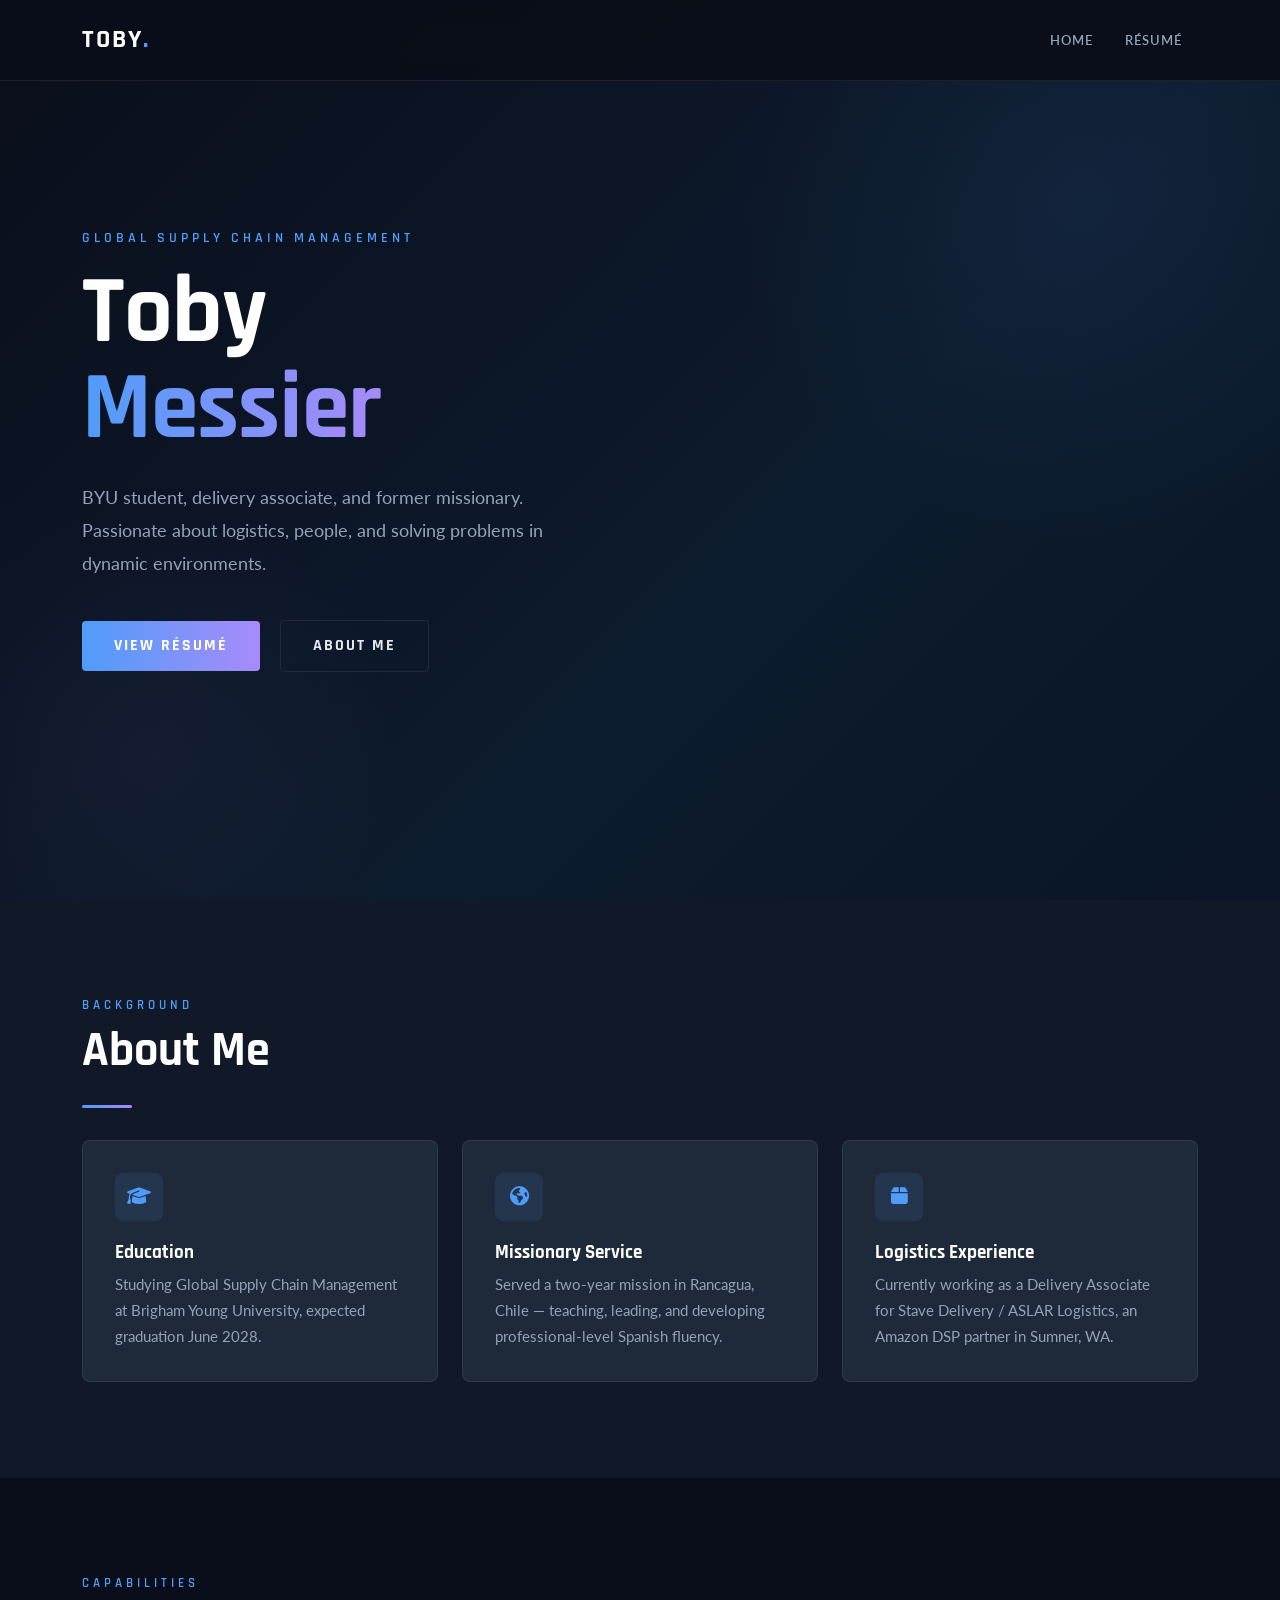
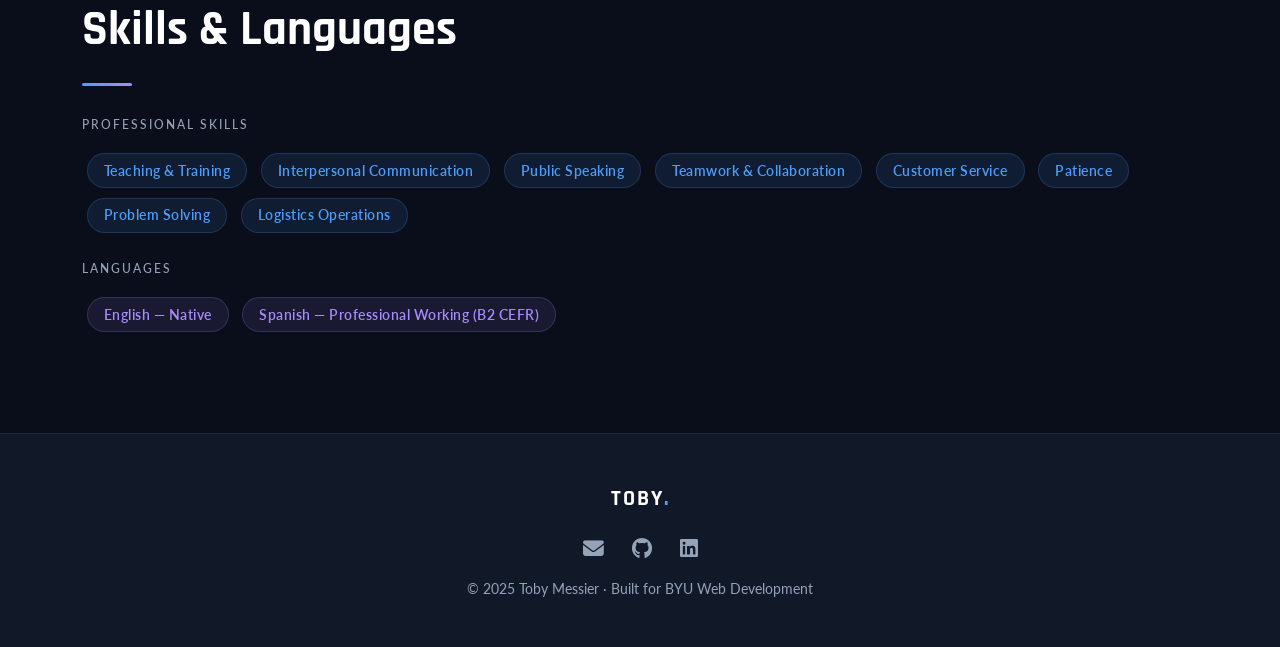
==== index.html @ c7571a11 "Add files via upload" ====
<!DOCTYPE html>
<html lang="en">
<head>
  <meta charset="UTF-8" />
  <meta name="viewport" content="width=device-width, initial-scale=1.0"/>
  <title>Toby Messier</title>
  <link href="https://cdn.jsdelivr.net/npm/bootstrap@5.3.2/dist/css/bootstrap.min.css" rel="stylesheet"/>
  <link href="https://fonts.googleapis.com/css2?family=Rajdhani:wght@400;600;700&family=Lato:wght@300;400;700&display=swap" rel="stylesheet"/>
  <link href="https://cdnjs.cloudflare.com/ajax/libs/font-awesome/6.4.0/css/all.min.css" rel="stylesheet"/>
  <style>
    :root {
      --navy: #0a0e1a;
      --navy-mid: #111827;
      --navy-light: #1e2a3a;
      --accent: #4f9cf9;
      --accent2: #a78bfa;
      --text: #e2e8f0;
      --muted: #94a3b8;
      --border: rgba(255,255,255,0.08);
    }

    * { box-sizing: border-box; }
    html { scroll-behavior: smooth; }

    body {
      background-color: var(--navy);
      color: var(--text);
      font-family: 'Lato', sans-serif;
      margin: 0;
    }

    /* NAV */
    .navbar {
      background: rgba(10,14,26,0.95) !important;
      border-bottom: 1px solid var(--border);
      backdrop-filter: blur(10px);
      padding: 1rem 2rem;
    }
    .navbar-brand {
      font-family: 'Rajdhani', sans-serif;
      font-size: 1.6rem;
      font-weight: 700;
      color: #fff !important;
      letter-spacing: 2px;
    }
    .navbar-brand span { color: var(--accent); }
    .nav-link {
      color: var(--muted) !important;
      font-weight: 600;
      letter-spacing: 1px;
      text-transform: uppercase;
      font-size: 0.8rem;
      margin: 0 0.5rem;
      transition: color 0.2s;
    }
    .nav-link:hover { color: var(--accent) !important; }
    .navbar-toggler { border-color: var(--border); }
    .navbar-toggler-icon { filter: invert(1); }

    /* HERO */
    .hero {
      min-height: 100vh;
      display: flex;
      align-items: center;
      position: relative;
      overflow: hidden;
      background: linear-gradient(135deg, var(--navy) 0%, #0d1b2e 60%, #0a1628 100%);
    }
    .hero::before {
      content: '';
      position: absolute;
      width: 700px;
      height: 700px;
      border-radius: 50%;
      background: radial-gradient(circle, rgba(79,156,249,0.07) 0%, transparent 70%);
      top: -150px;
      right: -150px;
      pointer-events: none;
    }
    .hero::after {
      content: '';
      position: absolute;
      width: 500px;
      height: 500px;
      border-radius: 50%;
      background: radial-gradient(circle, rgba(167,139,250,0.05) 0%, transparent 70%);
      bottom: -100px;
      left: -100px;
      pointer-events: none;
    }
    .hero-content { position: relative; z-index: 2; }
    .hero-eyebrow {
      font-family: 'Rajdhani', sans-serif;
      font-size: 0.85rem;
      letter-spacing: 4px;
      text-transform: uppercase;
      color: var(--accent);
      font-weight: 600;
      margin-bottom: 1rem;
    }
    .hero h1 {
      font-family: 'Rajdhani', sans-serif;
      font-size: clamp(3rem, 8vw, 6rem);
      font-weight: 700;
      line-height: 1;
      letter-spacing: -1px;
      color: #fff;
      margin-bottom: 1.5rem;
    }
    .hero h1 span {
      background: linear-gradient(90deg, var(--accent), var(--accent2));
      -webkit-background-clip: text;
      -webkit-text-fill-color: transparent;
      background-clip: text;
    }
    .hero-sub {
      font-size: 1.15rem;
      color: var(--muted);
      max-width: 520px;
      line-height: 1.8;
      margin-bottom: 2.5rem;
    }
    .btn-primary-custom {
      background: linear-gradient(90deg, var(--accent), var(--accent2));
      border: none;
      color: #fff;
      padding: 0.8rem 2rem;
      border-radius: 4px;
      font-family: 'Rajdhani', sans-serif;
      font-weight: 700;
      font-size: 1rem;
      letter-spacing: 2px;
      text-transform: uppercase;
      text-decoration: none;
      display: inline-block;
      transition: opacity 0.2s, transform 0.2s;
    }
    .btn-primary-custom:hover { opacity: 0.85; transform: translateY(-2px); color: #fff; }
    .btn-outline-custom {
      border: 1px solid var(--border);
      color: var(--text);
      padding: 0.8rem 2rem;
      border-radius: 4px;
      font-family: 'Rajdhani', sans-serif;
      font-weight: 700;
      font-size: 1rem;
      letter-spacing: 2px;
      text-transform: uppercase;
      text-decoration: none;
      display: inline-block;
      transition: border-color 0.2s, transform 0.2s;
      margin-left: 1rem;
    }
    .btn-outline-custom:hover { border-color: var(--accent); color: var(--accent); transform: translateY(-2px); }

    /* ABOUT SECTION */
    .section { padding: 6rem 0; }
    .section-label {
      font-family: 'Rajdhani', sans-serif;
      font-size: 0.8rem;
      letter-spacing: 4px;
      text-transform: uppercase;
      color: var(--accent);
      font-weight: 600;
      margin-bottom: 0.5rem;
    }
    .section-title {
      font-family: 'Rajdhani', sans-serif;
      font-size: clamp(2rem, 4vw, 3rem);
      font-weight: 700;
      color: #fff;
      margin-bottom: 1.5rem;
    }
    .divider {
      width: 50px;
      height: 3px;
      background: linear-gradient(90deg, var(--accent), var(--accent2));
      border-radius: 2px;
      margin-bottom: 2rem;
    }

    /* CARDS */
    .card-dark {
      background: var(--navy-light);
      border: 1px solid var(--border);
      border-radius: 8px;
      padding: 2rem;
      height: 100%;
      transition: transform 0.25s, border-color 0.25s;
    }
    .card-dark:hover { transform: translateY(-4px); border-color: rgba(79,156,249,0.3); }
    .card-icon {
      width: 48px;
      height: 48px;
      border-radius: 8px;
      background: rgba(79,156,249,0.1);
      display: flex;
      align-items: center;
      justify-content: center;
      margin-bottom: 1.25rem;
      color: var(--accent);
      font-size: 1.2rem;
    }
    .card-dark h5 {
      font-family: 'Rajdhani', sans-serif;
      font-weight: 700;
      font-size: 1.2rem;
      color: #fff;
      margin-bottom: 0.5rem;
    }
    .card-dark p { color: var(--muted); font-size: 0.95rem; line-height: 1.7; margin: 0; }

    /* SKILLS */
    .skill-pill {
      display: inline-block;
      background: rgba(79,156,249,0.1);
      border: 1px solid rgba(79,156,249,0.2);
      color: var(--accent);
      padding: 0.4rem 1rem;
      border-radius: 50px;
      font-size: 0.85rem;
      font-weight: 600;
      margin: 0.3rem;
      letter-spacing: 0.5px;
    }
    .skill-pill.lang {
      background: rgba(167,139,250,0.1);
      border-color: rgba(167,139,250,0.2);
      color: var(--accent2);
    }

    /* FOOTER */
    footer {
      background: var(--navy-mid);
      border-top: 1px solid var(--border);
      padding: 3rem 0;
    }
    footer .social-link {
      color: var(--muted);
      font-size: 1.3rem;
      margin: 0 0.75rem;
      transition: color 0.2s;
      text-decoration: none;
    }
    footer .social-link:hover { color: var(--accent); }
    footer p { color: var(--muted); font-size: 0.85rem; margin: 0; }
    .footer-name {
      font-family: 'Rajdhani', sans-serif;
      font-weight: 700;
      font-size: 1.4rem;
      color: #fff;
      letter-spacing: 2px;
    }
    .footer-name span { color: var(--accent); }
  </style>
</head>
<body>

  <!-- NAVBAR -->
  <nav class="navbar navbar-expand-lg fixed-top">
    <div class="container">
      <a class="navbar-brand" href="index.html">TOBY<span>.</span></a>
      <button class="navbar-toggler" type="button" data-bs-toggle="collapse" data-bs-target="#navMenu">
        <span class="navbar-toggler-icon"></span>
      </button>
      <div class="collapse navbar-collapse" id="navMenu">
        <ul class="navbar-nav ms-auto">
          <li class="nav-item"><a class="nav-link" href="index.html">Home</a></li>
          <li class="nav-item"><a class="nav-link" href="resume.html">Résumé</a></li>
        </ul>
      </div>
    </div>
  </nav>

  <!-- HERO -->
  <section class="hero">
    <div class="container">
      <div class="row align-items-center">
        <div class="col-lg-7 hero-content">
          <div class="hero-eyebrow">Global Supply Chain Management</div>
          <h1>Toby<br/><span>Messier</span></h1>
          <p class="hero-sub">
            BYU student, delivery associate, and former missionary. Passionate about logistics,
            people, and solving problems in dynamic environments.
          </p>
          <a href="resume.html" class="btn-primary-custom">View Résumé</a>
          <a href="#about" class="btn-outline-custom">About Me</a>
        </div>
      </div>
    </div>
  </section>

  <!-- ABOUT -->
  <section class="section" id="about" style="background: var(--navy-mid);">
    <div class="container">
      <div class="section-label">Background</div>
      <h2 class="section-title">About Me</h2>
      <div class="divider"></div>
      <div class="row g-4">
        <div class="col-md-4">
          <div class="card-dark">
            <div class="card-icon"><i class="fas fa-graduation-cap"></i></div>
            <h5>Education</h5>
            <p>Studying Global Supply Chain Management at Brigham Young University, expected graduation June 2028.</p>
          </div>
        </div>
        <div class="col-md-4">
          <div class="card-dark">
            <div class="card-icon"><i class="fas fa-globe-americas"></i></div>
            <h5>Missionary Service</h5>
            <p>Served a two-year mission in Rancagua, Chile — teaching, leading, and developing professional-level Spanish fluency.</p>
          </div>
        </div>
        <div class="col-md-4">
          <div class="card-dark">
            <div class="card-icon"><i class="fas fa-box"></i></div>
            <h5>Logistics Experience</h5>
            <p>Currently working as a Delivery Associate for Stave Delivery / ASLAR Logistics, an Amazon DSP partner in Sumner, WA.</p>
          </div>
        </div>
      </div>
    </div>
  </section>

  <!-- SKILLS -->
  <section class="section">
    <div class="container">
      <div class="section-label">Capabilities</div>
      <h2 class="section-title">Skills & Languages</h2>
      <div class="divider"></div>
      <div class="mb-4">
        <h6 style="color:var(--muted); text-transform:uppercase; letter-spacing:2px; font-size:0.75rem; margin-bottom:1rem;">Professional Skills</h6>
        <span class="skill-pill">Teaching &amp; Training</span>
        <span class="skill-pill">Interpersonal Communication</span>
        <span class="skill-pill">Public Speaking</span>
        <span class="skill-pill">Teamwork &amp; Collaboration</span>
        <span class="skill-pill">Customer Service</span>
        <span class="skill-pill">Patience</span>
        <span class="skill-pill">Problem Solving</span>
        <span class="skill-pill">Logistics Operations</span>
      </div>
      <div>
        <h6 style="color:var(--muted); text-transform:uppercase; letter-spacing:2px; font-size:0.75rem; margin-bottom:1rem;">Languages</h6>
        <span class="skill-pill lang">English — Native</span>
        <span class="skill-pill lang">Spanish — Professional Working (B2 CEFR)</span>
      </div>
    </div>
  </section>

  <!-- FOOTER -->
  <footer>
    <div class="container text-center">
      <div class="footer-name mb-3">TOBY<span>.</span></div>
      <div class="mb-3">
        <a href="mailto:messier.toby.g@gmail.com" class="social-link" title="Email"><i class="fas fa-envelope"></i></a>
        <a href="https://github.com/" class="social-link" title="GitHub"><i class="fab fa-github"></i></a>
        <a href="https://linkedin.com/" class="social-link" title="LinkedIn"><i class="fab fa-linkedin"></i></a>
      </div>
      <p>© 2025 Toby Messier · Built for BYU Web Development</p>
    </div>
  </footer>

  <script src="https://cdn.jsdelivr.net/npm/bootstrap@5.3.2/dist/js/bootstrap.bundle.min.js"></script>
</body>
</html>
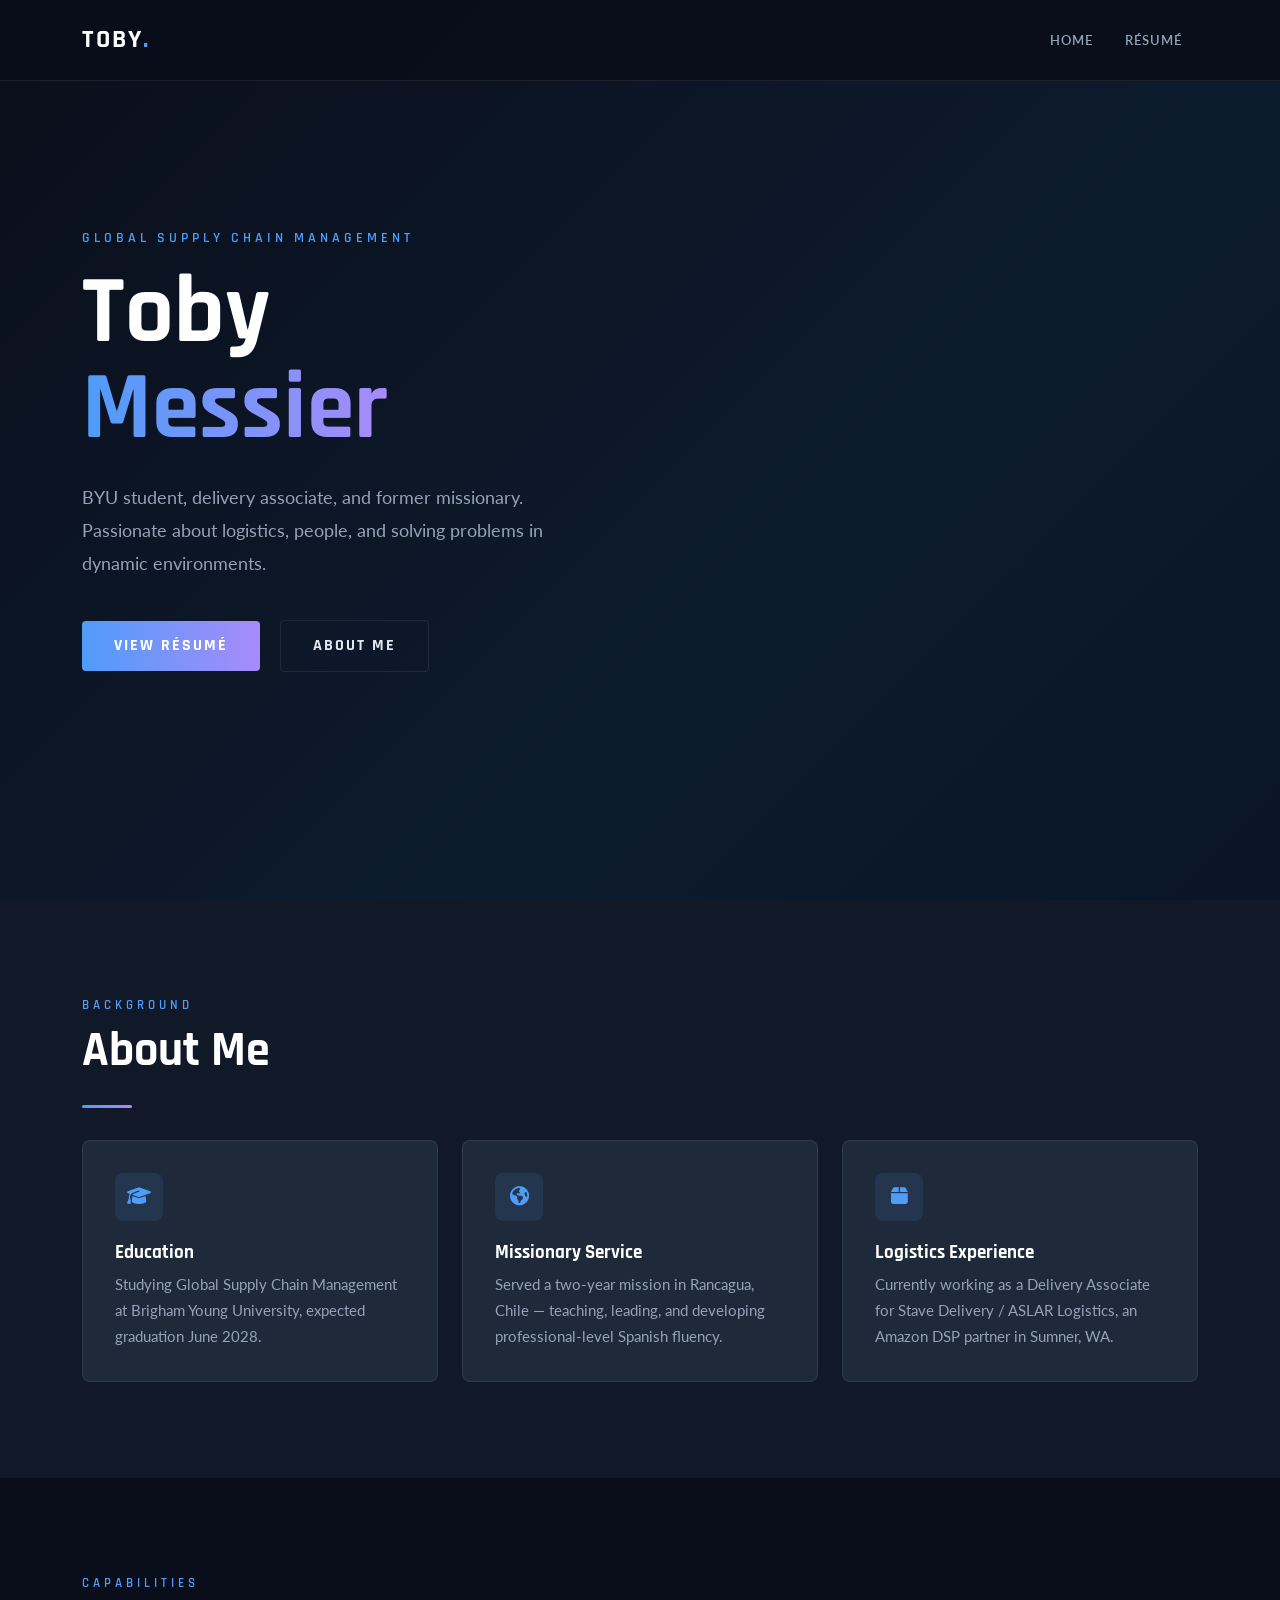
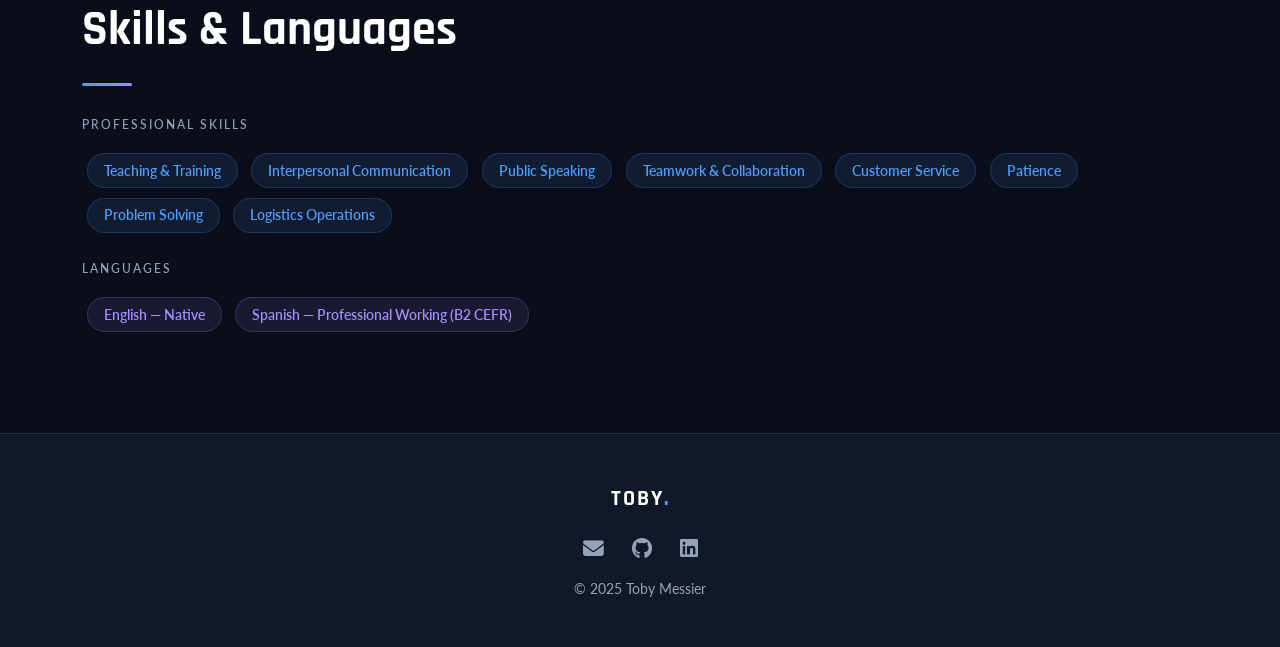
==== commit f748ca89: "Add files via upload" ====
--- a/index.html
+++ b/index.html
@@ -1,13 +1,15 @@
 <!DOCTYPE html>
 <html lang="en">
 <head>
-  <meta charset="UTF-8" />
+  <meta charset="UTF-8"/>
   <meta name="viewport" content="width=device-width, initial-scale=1.0"/>
   <title>Toby Messier</title>
   <link href="https://cdn.jsdelivr.net/npm/bootstrap@5.3.2/dist/css/bootstrap.min.css" rel="stylesheet"/>
   <link href="https://fonts.googleapis.com/css2?family=Rajdhani:wght@400;600;700&family=Lato:wght@300;400;700&display=swap" rel="stylesheet"/>
   <link href="https://cdnjs.cloudflare.com/ajax/libs/font-awesome/6.4.0/css/all.min.css" rel="stylesheet"/>
   <style>
+
+    /* Color Variables */
     :root {
       --navy: #0a0e1a;
       --navy-mid: #111827;
@@ -19,6 +21,8 @@
       --border: rgba(255,255,255,0.08);
     }
 
+
+    /* Body */
     * { box-sizing: border-box; }
     html { scroll-behavior: smooth; }
 
@@ -29,13 +33,14 @@
       margin: 0;
     }
 
-    /* NAV */
+
+    /* Navigation Bar */
     .navbar {
       background: rgba(10,14,26,0.95) !important;
       border-bottom: 1px solid var(--border);
-      backdrop-filter: blur(10px);
       padding: 1rem 2rem;
     }
+
     .navbar-brand {
       font-family: 'Rajdhani', sans-serif;
       font-size: 1.6rem;
@@ -43,7 +48,9 @@
       color: #fff !important;
       letter-spacing: 2px;
     }
+
     .navbar-brand span { color: var(--accent); }
+
     .nav-link {
       color: var(--muted) !important;
       font-weight: 600;
@@ -53,42 +60,22 @@
       margin: 0 0.5rem;
       transition: color 0.2s;
     }
+
     .nav-link:hover { color: var(--accent) !important; }
+
     .navbar-toggler { border-color: var(--border); }
+
     .navbar-toggler-icon { filter: invert(1); }
 
-    /* HERO */
+
+    /* Hero Section */
     .hero {
       min-height: 100vh;
       display: flex;
       align-items: center;
-      position: relative;
-      overflow: hidden;
       background: linear-gradient(135deg, var(--navy) 0%, #0d1b2e 60%, #0a1628 100%);
     }
-    .hero::before {
-      content: '';
-      position: absolute;
-      width: 700px;
-      height: 700px;
-      border-radius: 50%;
-      background: radial-gradient(circle, rgba(79,156,249,0.07) 0%, transparent 70%);
-      top: -150px;
-      right: -150px;
-      pointer-events: none;
-    }
-    .hero::after {
-      content: '';
-      position: absolute;
-      width: 500px;
-      height: 500px;
-      border-radius: 50%;
-      background: radial-gradient(circle, rgba(167,139,250,0.05) 0%, transparent 70%);
-      bottom: -100px;
-      left: -100px;
-      pointer-events: none;
-    }
-    .hero-content { position: relative; z-index: 2; }
+
     .hero-eyebrow {
       font-family: 'Rajdhani', sans-serif;
       font-size: 0.85rem;
@@ -98,21 +85,23 @@
       font-weight: 600;
       margin-bottom: 1rem;
     }
+
     .hero h1 {
       font-family: 'Rajdhani', sans-serif;
       font-size: clamp(3rem, 8vw, 6rem);
       font-weight: 700;
       line-height: 1;
-      letter-spacing: -1px;
       color: #fff;
       margin-bottom: 1.5rem;
     }
+
     .hero h1 span {
       background: linear-gradient(90deg, var(--accent), var(--accent2));
       -webkit-background-clip: text;
       -webkit-text-fill-color: transparent;
       background-clip: text;
     }
+
     .hero-sub {
       font-size: 1.15rem;
       color: var(--muted);
@@ -120,6 +109,7 @@
       line-height: 1.8;
       margin-bottom: 2.5rem;
     }
+
     .btn-primary-custom {
       background: linear-gradient(90deg, var(--accent), var(--accent2));
       border: none;
@@ -133,9 +123,8 @@
       text-transform: uppercase;
       text-decoration: none;
       display: inline-block;
-      transition: opacity 0.2s, transform 0.2s;
-    }
-    .btn-primary-custom:hover { opacity: 0.85; transform: translateY(-2px); color: #fff; }
+    }
+
     .btn-outline-custom {
       border: 1px solid var(--border);
       color: var(--text);
@@ -148,13 +137,15 @@
       text-transform: uppercase;
       text-decoration: none;
       display: inline-block;
-      transition: border-color 0.2s, transform 0.2s;
       margin-left: 1rem;
     }
-    .btn-outline-custom:hover { border-color: var(--accent); color: var(--accent); transform: translateY(-2px); }
-
-    /* ABOUT SECTION */
+
+    .btn-outline-custom:hover { color: var(--accent); }
+
+
+    /* About Section */
     .section { padding: 6rem 0; }
+
     .section-label {
       font-family: 'Rajdhani', sans-serif;
       font-size: 0.8rem;
@@ -164,6 +155,7 @@
       font-weight: 600;
       margin-bottom: 0.5rem;
     }
+
     .section-title {
       font-family: 'Rajdhani', sans-serif;
       font-size: clamp(2rem, 4vw, 3rem);
@@ -171,6 +163,7 @@
       color: #fff;
       margin-bottom: 1.5rem;
     }
+
     .divider {
       width: 50px;
       height: 3px;
@@ -179,16 +172,16 @@
       margin-bottom: 2rem;
     }
 
-    /* CARDS */
+
+    /* About Cards */
     .card-dark {
       background: var(--navy-light);
       border: 1px solid var(--border);
       border-radius: 8px;
       padding: 2rem;
       height: 100%;
-      transition: transform 0.25s, border-color 0.25s;
-    }
-    .card-dark:hover { transform: translateY(-4px); border-color: rgba(79,156,249,0.3); }
+    }
+
     .card-icon {
       width: 48px;
       height: 48px;
@@ -201,6 +194,7 @@
       color: var(--accent);
       font-size: 1.2rem;
     }
+
     .card-dark h5 {
       font-family: 'Rajdhani', sans-serif;
       font-weight: 700;
@@ -208,9 +202,16 @@
       color: #fff;
       margin-bottom: 0.5rem;
     }
-    .card-dark p { color: var(--muted); font-size: 0.95rem; line-height: 1.7; margin: 0; }
-
-    /* SKILLS */
+
+    .card-dark p {
+      color: var(--muted);
+      font-size: 0.95rem;
+      line-height: 1.7;
+      margin: 0;
+    }
+
+
+    /* Skills Pills */
     .skill-pill {
       display: inline-block;
       background: rgba(79,156,249,0.1);
@@ -221,29 +222,37 @@
       font-size: 0.85rem;
       font-weight: 600;
       margin: 0.3rem;
-      letter-spacing: 0.5px;
-    }
+    }
+
     .skill-pill.lang {
       background: rgba(167,139,250,0.1);
       border-color: rgba(167,139,250,0.2);
       color: var(--accent2);
     }
 
-    /* FOOTER */
+
+    /* Footer */
     footer {
       background: var(--navy-mid);
       border-top: 1px solid var(--border);
       padding: 3rem 0;
     }
+
     footer .social-link {
       color: var(--muted);
       font-size: 1.3rem;
       margin: 0 0.75rem;
-      transition: color 0.2s;
       text-decoration: none;
     }
+
     footer .social-link:hover { color: var(--accent); }
-    footer p { color: var(--muted); font-size: 0.85rem; margin: 0; }
+
+    footer p {
+      color: var(--muted);
+      font-size: 0.85rem;
+      margin: 0;
+    }
+
     .footer-name {
       font-family: 'Rajdhani', sans-serif;
       font-weight: 700;
@@ -251,12 +260,15 @@
       color: #fff;
       letter-spacing: 2px;
     }
+
     .footer-name span { color: var(--accent); }
+
   </style>
 </head>
 <body>
 
-  <!-- NAVBAR -->
+
+  <!-- Navigation Bar -->
   <nav class="navbar navbar-expand-lg fixed-top">
     <div class="container">
       <a class="navbar-brand" href="index.html">TOBY<span>.</span></a>
@@ -272,11 +284,12 @@
     </div>
   </nav>
 
-  <!-- HERO -->
+
+  <!-- Hero Section -->
   <section class="hero">
     <div class="container">
       <div class="row align-items-center">
-        <div class="col-lg-7 hero-content">
+        <div class="col-lg-7">
           <div class="hero-eyebrow">Global Supply Chain Management</div>
           <h1>Toby<br/><span>Messier</span></h1>
           <p class="hero-sub">
@@ -290,7 +303,8 @@
     </div>
   </section>
 
-  <!-- ABOUT -->
+
+  <!-- About Section -->
   <section class="section" id="about" style="background: var(--navy-mid);">
     <div class="container">
       <div class="section-label">Background</div>
@@ -322,7 +336,8 @@
     </div>
   </section>
 
-  <!-- SKILLS -->
+
+  <!-- Skills Section -->
   <section class="section">
     <div class="container">
       <div class="section-label">Capabilities</div>
@@ -347,7 +362,8 @@
     </div>
   </section>
 
-  <!-- FOOTER -->
+
+  <!-- Footer -->
   <footer>
     <div class="container text-center">
       <div class="footer-name mb-3">TOBY<span>.</span></div>
@@ -356,9 +372,10 @@
         <a href="https://github.com/" class="social-link" title="GitHub"><i class="fab fa-github"></i></a>
         <a href="https://linkedin.com/" class="social-link" title="LinkedIn"><i class="fab fa-linkedin"></i></a>
       </div>
-      <p>© 2025 Toby Messier · Built for BYU Web Development</p>
+      <p>© 2025 Toby Messier</p>
     </div>
   </footer>
+
 
   <script src="https://cdn.jsdelivr.net/npm/bootstrap@5.3.2/dist/js/bootstrap.bundle.min.js"></script>
 </body>
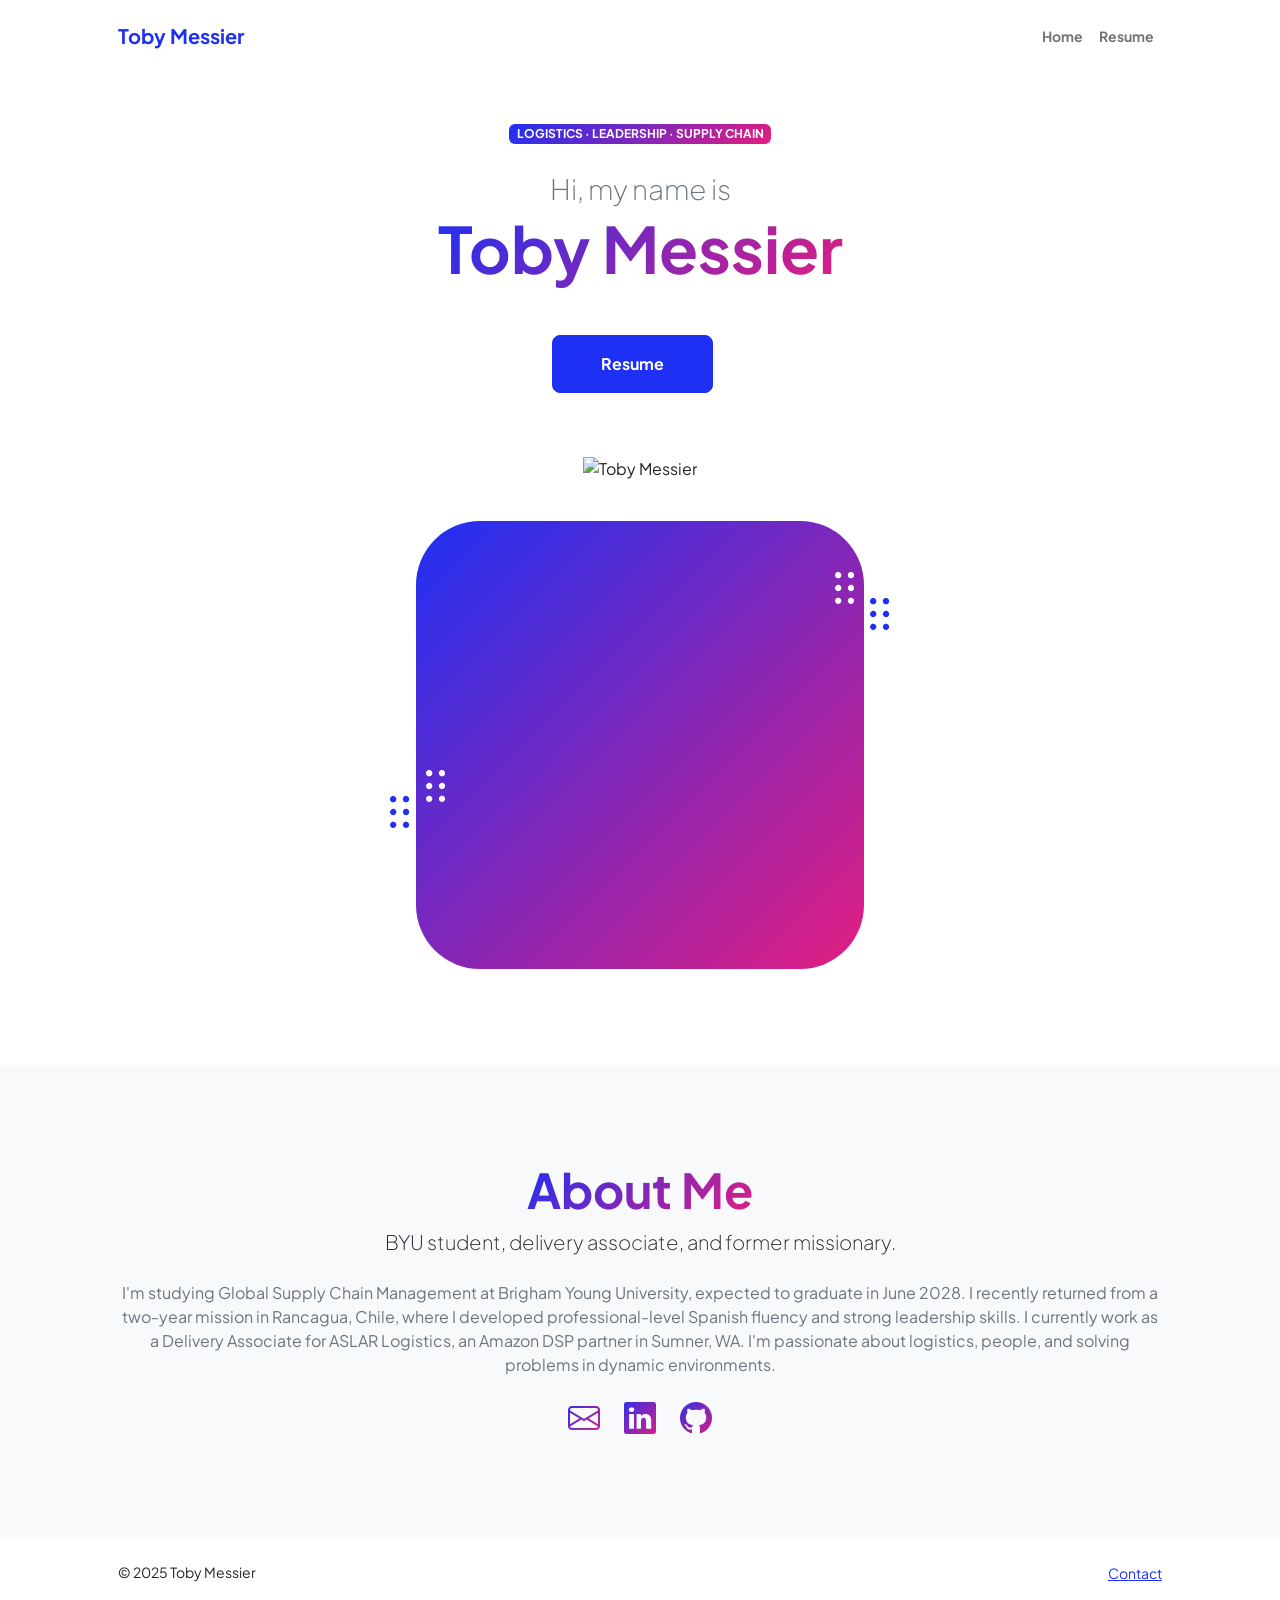
==== commit 05b0fc38: "Update index.html" ====
--- a/index.html
+++ b/index.html
@@ -1,382 +1,157 @@
 <!DOCTYPE html>
 <html lang="en">
-<head>
-  <meta charset="UTF-8"/>
-  <meta name="viewport" content="width=device-width, initial-scale=1.0"/>
-  <title>Toby Messier</title>
-  <link href="https://cdn.jsdelivr.net/npm/bootstrap@5.3.2/dist/css/bootstrap.min.css" rel="stylesheet"/>
-  <link href="https://fonts.googleapis.com/css2?family=Rajdhani:wght@400;600;700&family=Lato:wght@300;400;700&display=swap" rel="stylesheet"/>
-  <link href="https://cdnjs.cloudflare.com/ajax/libs/font-awesome/6.4.0/css/all.min.css" rel="stylesheet"/>
-  <style>
-
-    /* Color Variables */
-    :root {
-      --navy: #0a0e1a;
-      --navy-mid: #111827;
-      --navy-light: #1e2a3a;
-      --accent: #4f9cf9;
-      --accent2: #a78bfa;
-      --text: #e2e8f0;
-      --muted: #94a3b8;
-      --border: rgba(255,255,255,0.08);
-    }
+    <head>
+        <meta charset="utf-8" />
+        <meta name="viewport" content="width=device-width, initial-scale=1, shrink-to-fit=no" />
+        <title>Toby Messier</title>
+        <!-- Favicon -->
+        <link rel="icon" type="image/x-icon" href="assets/favicon.ico" />
+        <!-- Google Font -->
+        <link rel="preconnect" href="https://fonts.googleapis.com" />
+        <link rel="preconnect" href="https://fonts.gstatic.com" crossorigin />
+        <link href="https://fonts.googleapis.com/css2?family=Plus+Jakarta+Sans:wght@100;200;300;400;500;600;700;800;900&display=swap" rel="stylesheet" />
+        <!-- Bootstrap Icons -->
+        <link href="https://cdn.jsdelivr.net/npm/bootstrap-icons@1.8.1/font/bootstrap-icons.css" rel="stylesheet" />
+        <!-- Theme CSS -->
+        <link href="css/styles.css" rel="stylesheet" />
+    </head>
+    <body class="d-flex flex-column h-100">
+        <main class="flex-shrink-0">
 
 
-    /* Body */
-    * { box-sizing: border-box; }
-    html { scroll-behavior: smooth; }
-
-    body {
-      background-color: var(--navy);
-      color: var(--text);
-      font-family: 'Lato', sans-serif;
-      margin: 0;
-    }
+            <!-- Navigation -->
+            <nav class="navbar navbar-expand-lg navbar-light bg-white py-3">
+                <div class="container px-5">
+                    <a class="navbar-brand" href="index.html"><span class="fw-bolder text-primary">Toby Messier</span></a>
+                    <button class="navbar-toggler" type="button" data-bs-toggle="collapse" data-bs-target="#navbarSupportedContent" aria-controls="navbarSupportedContent" aria-expanded="false" aria-label="Toggle navigation"><span class="navbar-toggler-icon"></span></button>
+                    <div class="collapse navbar-collapse" id="navbarSupportedContent">
+                        <ul class="navbar-nav ms-auto mb-2 mb-lg-0 small fw-bolder">
+                            <li class="nav-item"><a class="nav-link" href="index.html">Home</a></li>
+                            <li class="nav-item"><a class="nav-link" href="resume.html">Resume</a></li>
+                        </ul>
+                    </div>
+                </div>
+            </nav>
 
 
-    /* Navigation Bar */
-    .navbar {
-      background: rgba(10,14,26,0.95) !important;
-      border-bottom: 1px solid var(--border);
-      padding: 1rem 2rem;
-    }
-
-    .navbar-brand {
-      font-family: 'Rajdhani', sans-serif;
-      font-size: 1.6rem;
-      font-weight: 700;
-      color: #fff !important;
-      letter-spacing: 2px;
-    }
-
-    .navbar-brand span { color: var(--accent); }
-
-    .nav-link {
-      color: var(--muted) !important;
-      font-weight: 600;
-      letter-spacing: 1px;
-      text-transform: uppercase;
-      font-size: 0.8rem;
-      margin: 0 0.5rem;
-      transition: color 0.2s;
-    }
-
-    .nav-link:hover { color: var(--accent) !important; }
-
-    .navbar-toggler { border-color: var(--border); }
-
-    .navbar-toggler-icon { filter: invert(1); }
+            <!-- Header -->
+            <header class="py-5">
+                <div class="container px-5 pb-5">
+                    <div class="row gx-5 align-items-center">
+                        <div class="col-xxl-5">
+                            <div class="text-center text-xxl-start">
+                                <div class="badge bg-gradient-primary-to-secondary text-white mb-4">
+                                    <div class="text-uppercase">Logistics &middot; Leadership &middot; Supply Chain</div>
+                                </div>
+                                <div class="fs-3 fw-light text-muted">Hi, my name is</div>
+                                <h1 class="display-3 fw-bolder mb-5"><span class="text-gradient d-inline">Toby Messier</span></h1>
+                                <div class="d-grid gap-3 d-sm-flex justify-content-sm-center justify-content-xxl-start mb-3">
+                                    <a class="btn btn-primary btn-lg px-5 py-3 me-sm-3 fs-6 fw-bolder" href="resume.html">Resume</a>
+                                </div>
+                            </div>
+                        </div>
+                        <div class="col-xxl-7">
+                            <div class="d-flex justify-content-center mt-5 mt-xxl-0">
+                                <div class="profile bg-gradient-primary-to-secondary">
+                                    <img class="profile-img" src="assets/profile.png" alt="Toby Messier" />
+                                    <div class="dots-1">
+                                        <svg version="1.1" xmlns="http://www.w3.org/2000/svg" xmlns:xlink="http://www.w3.org/1999/xlink" x="0px" y="0px" viewBox="0 0 191.6 1215.4" style="enable-background:new 0 0 191.6 1215.4" xml:space="preserve">
+                                            <g transform="translate(0.000000,1280.000000) scale(0.100000,-0.100000)">
+                                                <path d="M227.7,12788.6c-105-35-200-141-222-248c-43-206,163-412,369-369c155,32,275,190,260,339c-11,105-90,213-190,262C383.7,12801.6,289.7,12808.6,227.7,12788.6z"></path>
+                                                <path d="M1507.7,12788.6c-151-50-253-216-222-362c25-119,136-230,254-255c194-41,395,142,375,339c-11,105-90,213-190,262C1663.7,12801.6,1569.7,12808.6,1507.7,12788.6z"></path>
+                                                <path d="M227.7,11508.6c-105-35-200-141-222-248c-43-206,163-412,369-369c155,32,275,190,260,339c-11,105-90,213-190,262C383.7,11521.6,289.7,11528.6,227.7,11508.6z"></path>
+                                                <path d="M1507.7,11508.6c-151-50-253-216-222-362c25-119,136-230,254-255c194-41,395,142,375,339c-11,105-90,213-190,262C1663.7,11521.6,1569.7,11528.6,1507.7,11508.6z"></path>
+                                                <path d="M227.7,10228.6c-105-35-200-141-222-248c-43-206,163-412,369-369c155,32,275,190,260,339c-11,105-90,213-190,262C383.7,10241.6,289.7,10248.6,227.7,10228.6z"></path>
+                                                <path d="M1507.7,10228.6c-105-35-200-141-222-248c-43-206,163-412,369-369c155,32,275,190,260,339c-11,105-90,213-190,262C1663.7,10241.6,1569.7,10248.6,1507.7,10228.6z"></path>
+                                            </g>
+                                        </svg>
+                                    </div>
+                                    <div class="dots-2">
+                                        <svg version="1.1" xmlns="http://www.w3.org/2000/svg" xmlns:xlink="http://www.w3.org/1999/xlink" x="0px" y="0px" viewBox="0 0 191.6 1215.4" style="enable-background:new 0 0 191.6 1215.4" xml:space="preserve">
+                                            <g transform="translate(0.000000,1280.000000) scale(0.100000,-0.100000)">
+                                                <path d="M227.7,12788.6c-105-35-200-141-222-248c-43-206,163-412,369-369c155,32,275,190,260,339c-11,105-90,213-190,262C383.7,12801.6,289.7,12808.6,227.7,12788.6z"></path>
+                                                <path d="M1507.7,12788.6c-151-50-253-216-222-362c25-119,136-230,254-255c194-41,395,142,375,339c-11,105-90,213-190,262C1663.7,12801.6,1569.7,12808.6,1507.7,12788.6z"></path>
+                                                <path d="M227.7,11508.6c-105-35-200-141-222-248c-43-206,163-412,369-369c155,32,275,190,260,339c-11,105-90,213-190,262C383.7,11521.6,289.7,11528.6,227.7,11508.6z"></path>
+                                                <path d="M1507.7,11508.6c-151-50-253-216-222-362c25-119,136-230,254-255c194-41,395,142,375,339c-11,105-90,213-190,262C1663.7,11521.6,1569.7,11528.6,1507.7,11508.6z"></path>
+                                                <path d="M227.7,10228.6c-105-35-200-141-222-248c-43-206,163-412,369-369c155,32,275,190,260,339c-11,105-90,213-190,262C383.7,10241.6,289.7,10248.6,227.7,10228.6z"></path>
+                                                <path d="M1507.7,10228.6c-105-35-200-141-222-248c-43-206,163-412,369-369c155,32,275,190,260,339c-11,105-90,213-190,262C1663.7,10241.6,1569.7,10248.6,1507.7,10228.6z"></path>
+                                            </g>
+                                        </svg>
+                                    </div>
+                                    <div class="dots-3">
+                                        <svg version="1.1" xmlns="http://www.w3.org/2000/svg" xmlns:xlink="http://www.w3.org/1999/xlink" x="0px" y="0px" viewBox="0 0 191.6 1215.4" style="enable-background:new 0 0 191.6 1215.4" xml:space="preserve">
+                                            <g transform="translate(0.000000,1280.000000) scale(0.100000,-0.100000)">
+                                                <path d="M227.7,12788.6c-105-35-200-141-222-248c-43-206,163-412,369-369c155,32,275,190,260,339c-11,105-90,213-190,262C383.7,12801.6,289.7,12808.6,227.7,12788.6z"></path>
+                                                <path d="M1507.7,12788.6c-151-50-253-216-222-362c25-119,136-230,254-255c194-41,395,142,375,339c-11,105-90,213-190,262C1663.7,12801.6,1569.7,12808.6,1507.7,12788.6z"></path>
+                                                <path d="M227.7,11508.6c-105-35-200-141-222-248c-43-206,163-412,369-369c155,32,275,190,260,339c-11,105-90,213-190,262C383.7,11521.6,289.7,11528.6,227.7,11508.6z"></path>
+                                                <path d="M1507.7,11508.6c-151-50-253-216-222-362c25-119,136-230,254-255c194-41,395,142,375,339c-11,105-90,213-190,262C1663.7,11521.6,1569.7,11528.6,1507.7,11508.6z"></path>
+                                                <path d="M227.7,10228.6c-105-35-200-141-222-248c-43-206,163-412,369-369c155,32,275,190,260,339c-11,105-90,213-190,262C383.7,10241.6,289.7,10248.6,227.7,10228.6z"></path>
+                                                <path d="M1507.7,10228.6c-105-35-200-141-222-248c-43-206,163-412,369-369c155,32,275,190,260,339c-11,105-90,213-190,262C1663.7,10241.6,1569.7,10248.6,1507.7,10228.6z"></path>
+                                            </g>
+                                        </svg>
+                                    </div>
+                                    <div class="dots-4">
+                                        <svg version="1.1" xmlns="http://www.w3.org/2000/svg" xmlns:xlink="http://www.w3.org/1999/xlink" x="0px" y="0px" viewBox="0 0 191.6 1215.4" style="enable-background:new 0 0 191.6 1215.4" xml:space="preserve">
+                                            <g transform="translate(0.000000,1280.000000) scale(0.100000,-0.100000)">
+                                                <path d="M227.7,12788.6c-105-35-200-141-222-248c-43-206,163-412,369-369c155,32,275,190,260,339c-11,105-90,213-190,262C383.7,12801.6,289.7,12808.6,227.7,12788.6z"></path>
+                                                <path d="M1507.7,12788.6c-151-50-253-216-222-362c25-119,136-230,254-255c194-41,395,142,375,339c-11,105-90,213-190,262C1663.7,12801.6,1569.7,12808.6,1507.7,12788.6z"></path>
+                                                <path d="M227.7,11508.6c-105-35-200-141-222-248c-43-206,163-412,369-369c155,32,275,190,260,339c-11,105-90,213-190,262C383.7,11521.6,289.7,11528.6,227.7,11508.6z"></path>
+                                                <path d="M1507.7,11508.6c-151-50-253-216-222-362c25-119,136-230,254-255c194-41,395,142,375,339c-11,105-90,213-190,262C1663.7,11521.6,1569.7,11528.6,1507.7,11508.6z"></path>
+                                                <path d="M227.7,10228.6c-105-35-200-141-222-248c-43-206,163-412,369-369c155,32,275,190,260,339c-11,105-90,213-190,262C383.7,10241.6,289.7,10248.6,227.7,10228.6z"></path>
+                                                <path d="M1507.7,10228.6c-105-35-200-141-222-248c-43-206,163-412,369-369c155,32,275,190,260,339c-11,105-90,213-190,262C1663.7,10241.6,1569.7,10248.6,1507.7,10228.6z"></path>
+                                            </g>
+                                        </svg>
+                                    </div>
+                                </div>
+                            </div>
+                        </div>
+                    </div>
+                </div>
+            </header>
 
 
-    /* Hero Section */
-    .hero {
-      min-height: 100vh;
-      display: flex;
-      align-items: center;
-      background: linear-gradient(135deg, var(--navy) 0%, #0d1b2e 60%, #0a1628 100%);
-    }
-
-    .hero-eyebrow {
-      font-family: 'Rajdhani', sans-serif;
-      font-size: 0.85rem;
-      letter-spacing: 4px;
-      text-transform: uppercase;
-      color: var(--accent);
-      font-weight: 600;
-      margin-bottom: 1rem;
-    }
-
-    .hero h1 {
-      font-family: 'Rajdhani', sans-serif;
-      font-size: clamp(3rem, 8vw, 6rem);
-      font-weight: 700;
-      line-height: 1;
-      color: #fff;
-      margin-bottom: 1.5rem;
-    }
-
-    .hero h1 span {
-      background: linear-gradient(90deg, var(--accent), var(--accent2));
-      -webkit-background-clip: text;
-      -webkit-text-fill-color: transparent;
-      background-clip: text;
-    }
-
-    .hero-sub {
-      font-size: 1.15rem;
-      color: var(--muted);
-      max-width: 520px;
-      line-height: 1.8;
-      margin-bottom: 2.5rem;
-    }
-
-    .btn-primary-custom {
-      background: linear-gradient(90deg, var(--accent), var(--accent2));
-      border: none;
-      color: #fff;
-      padding: 0.8rem 2rem;
-      border-radius: 4px;
-      font-family: 'Rajdhani', sans-serif;
-      font-weight: 700;
-      font-size: 1rem;
-      letter-spacing: 2px;
-      text-transform: uppercase;
-      text-decoration: none;
-      display: inline-block;
-    }
-
-    .btn-outline-custom {
-      border: 1px solid var(--border);
-      color: var(--text);
-      padding: 0.8rem 2rem;
-      border-radius: 4px;
-      font-family: 'Rajdhani', sans-serif;
-      font-weight: 700;
-      font-size: 1rem;
-      letter-spacing: 2px;
-      text-transform: uppercase;
-      text-decoration: none;
-      display: inline-block;
-      margin-left: 1rem;
-    }
-
-    .btn-outline-custom:hover { color: var(--accent); }
+            <!-- About Section -->
+            <section class="bg-light py-5">
+                <div class="container px-5">
+                    <div class="row gx-5 justify-content-center">
+                        <div class="col-xxl-8">
+                            <div class="text-center my-5">
+                                <h2 class="display-5 fw-bolder"><span class="text-gradient d-inline">About Me</span></h2>
+                                <p class="lead fw-light mb-4">BYU student, delivery associate, and former missionary.</p>
+                                <p class="text-muted">I'm studying Global Supply Chain Management at Brigham Young University, expected to graduate in June 2028. I recently returned from a two-year mission in Rancagua, Chile, where I developed professional-level Spanish fluency and strong leadership skills. I currently work as a Delivery Associate for ASLAR Logistics, an Amazon DSP partner in Sumner, WA. I'm passionate about logistics, people, and solving problems in dynamic environments.</p>
+                                <div class="d-flex justify-content-center fs-2 gap-4">
+                                    <a class="text-gradient" href="mailto:messier.toby.g@gmail.com"><i class="bi bi-envelope"></i></a>
+                                    <a class="text-gradient" href="https://linkedin.com/"><i class="bi bi-linkedin"></i></a>
+                                    <a class="text-gradient" href="https://github.com/Stinkywaffle"><i class="bi bi-github"></i></a>
+                                </div>
+                            </div>
+                        </div>
+                    </div>
+                </div>
+            </section>
 
 
-    /* About Section */
-    .section { padding: 6rem 0; }
-
-    .section-label {
-      font-family: 'Rajdhani', sans-serif;
-      font-size: 0.8rem;
-      letter-spacing: 4px;
-      text-transform: uppercase;
-      color: var(--accent);
-      font-weight: 600;
-      margin-bottom: 0.5rem;
-    }
-
-    .section-title {
-      font-family: 'Rajdhani', sans-serif;
-      font-size: clamp(2rem, 4vw, 3rem);
-      font-weight: 700;
-      color: #fff;
-      margin-bottom: 1.5rem;
-    }
-
-    .divider {
-      width: 50px;
-      height: 3px;
-      background: linear-gradient(90deg, var(--accent), var(--accent2));
-      border-radius: 2px;
-      margin-bottom: 2rem;
-    }
+        </main>
 
 
-    /* About Cards */
-    .card-dark {
-      background: var(--navy-light);
-      border: 1px solid var(--border);
-      border-radius: 8px;
-      padding: 2rem;
-      height: 100%;
-    }
-
-    .card-icon {
-      width: 48px;
-      height: 48px;
-      border-radius: 8px;
-      background: rgba(79,156,249,0.1);
-      display: flex;
-      align-items: center;
-      justify-content: center;
-      margin-bottom: 1.25rem;
-      color: var(--accent);
-      font-size: 1.2rem;
-    }
-
-    .card-dark h5 {
-      font-family: 'Rajdhani', sans-serif;
-      font-weight: 700;
-      font-size: 1.2rem;
-      color: #fff;
-      margin-bottom: 0.5rem;
-    }
-
-    .card-dark p {
-      color: var(--muted);
-      font-size: 0.95rem;
-      line-height: 1.7;
-      margin: 0;
-    }
+        <!-- Footer -->
+        <footer class="bg-white py-4 mt-auto">
+            <div class="container px-5">
+                <div class="row align-items-center justify-content-between flex-column flex-sm-row">
+                    <div class="col-auto"><div class="small m-0">© 2025 Toby Messier</div></div>
+                    <div class="col-auto">
+                        <a class="small" href="mailto:messier.toby.g@gmail.com">Contact</a>
+                    </div>
+                </div>
+            </div>
+        </footer>
 
 
-    /* Skills Pills */
-    .skill-pill {
-      display: inline-block;
-      background: rgba(79,156,249,0.1);
-      border: 1px solid rgba(79,156,249,0.2);
-      color: var(--accent);
-      padding: 0.4rem 1rem;
-      border-radius: 50px;
-      font-size: 0.85rem;
-      font-weight: 600;
-      margin: 0.3rem;
-    }
-
-    .skill-pill.lang {
-      background: rgba(167,139,250,0.1);
-      border-color: rgba(167,139,250,0.2);
-      color: var(--accent2);
-    }
+        <!-- Bootstrap JS -->
+        <script src="https://cdn.jsdelivr.net/npm/bootstrap@5.2.3/dist/js/bootstrap.bundle.min.js"></script>
+        <!-- Theme JS -->
+        <script src="js/scripts.js"></script>
 
 
-    /* Footer */
-    footer {
-      background: var(--navy-mid);
-      border-top: 1px solid var(--border);
-      padding: 3rem 0;
-    }
-
-    footer .social-link {
-      color: var(--muted);
-      font-size: 1.3rem;
-      margin: 0 0.75rem;
-      text-decoration: none;
-    }
-
-    footer .social-link:hover { color: var(--accent); }
-
-    footer p {
-      color: var(--muted);
-      font-size: 0.85rem;
-      margin: 0;
-    }
-
-    .footer-name {
-      font-family: 'Rajdhani', sans-serif;
-      font-weight: 700;
-      font-size: 1.4rem;
-      color: #fff;
-      letter-spacing: 2px;
-    }
-
-    .footer-name span { color: var(--accent); }
-
-  </style>
-</head>
-<body>
-
-
-  <!-- Navigation Bar -->
-  <nav class="navbar navbar-expand-lg fixed-top">
-    <div class="container">
-      <a class="navbar-brand" href="index.html">TOBY<span>.</span></a>
-      <button class="navbar-toggler" type="button" data-bs-toggle="collapse" data-bs-target="#navMenu">
-        <span class="navbar-toggler-icon"></span>
-      </button>
-      <div class="collapse navbar-collapse" id="navMenu">
-        <ul class="navbar-nav ms-auto">
-          <li class="nav-item"><a class="nav-link" href="index.html">Home</a></li>
-          <li class="nav-item"><a class="nav-link" href="resume.html">Résumé</a></li>
-        </ul>
-      </div>
-    </div>
-  </nav>
-
-
-  <!-- Hero Section -->
-  <section class="hero">
-    <div class="container">
-      <div class="row align-items-center">
-        <div class="col-lg-7">
-          <div class="hero-eyebrow">Global Supply Chain Management</div>
-          <h1>Toby<br/><span>Messier</span></h1>
-          <p class="hero-sub">
-            BYU student, delivery associate, and former missionary. Passionate about logistics,
-            people, and solving problems in dynamic environments.
-          </p>
-          <a href="resume.html" class="btn-primary-custom">View Résumé</a>
-          <a href="#about" class="btn-outline-custom">About Me</a>
-        </div>
-      </div>
-    </div>
-  </section>
-
-
-  <!-- About Section -->
-  <section class="section" id="about" style="background: var(--navy-mid);">
-    <div class="container">
-      <div class="section-label">Background</div>
-      <h2 class="section-title">About Me</h2>
-      <div class="divider"></div>
-      <div class="row g-4">
-        <div class="col-md-4">
-          <div class="card-dark">
-            <div class="card-icon"><i class="fas fa-graduation-cap"></i></div>
-            <h5>Education</h5>
-            <p>Studying Global Supply Chain Management at Brigham Young University, expected graduation June 2028.</p>
-          </div>
-        </div>
-        <div class="col-md-4">
-          <div class="card-dark">
-            <div class="card-icon"><i class="fas fa-globe-americas"></i></div>
-            <h5>Missionary Service</h5>
-            <p>Served a two-year mission in Rancagua, Chile — teaching, leading, and developing professional-level Spanish fluency.</p>
-          </div>
-        </div>
-        <div class="col-md-4">
-          <div class="card-dark">
-            <div class="card-icon"><i class="fas fa-box"></i></div>
-            <h5>Logistics Experience</h5>
-            <p>Currently working as a Delivery Associate for Stave Delivery / ASLAR Logistics, an Amazon DSP partner in Sumner, WA.</p>
-          </div>
-        </div>
-      </div>
-    </div>
-  </section>
-
-
-  <!-- Skills Section -->
-  <section class="section">
-    <div class="container">
-      <div class="section-label">Capabilities</div>
-      <h2 class="section-title">Skills & Languages</h2>
-      <div class="divider"></div>
-      <div class="mb-4">
-        <h6 style="color:var(--muted); text-transform:uppercase; letter-spacing:2px; font-size:0.75rem; margin-bottom:1rem;">Professional Skills</h6>
-        <span class="skill-pill">Teaching &amp; Training</span>
-        <span class="skill-pill">Interpersonal Communication</span>
-        <span class="skill-pill">Public Speaking</span>
-        <span class="skill-pill">Teamwork &amp; Collaboration</span>
-        <span class="skill-pill">Customer Service</span>
-        <span class="skill-pill">Patience</span>
-        <span class="skill-pill">Problem Solving</span>
-        <span class="skill-pill">Logistics Operations</span>
-      </div>
-      <div>
-        <h6 style="color:var(--muted); text-transform:uppercase; letter-spacing:2px; font-size:0.75rem; margin-bottom:1rem;">Languages</h6>
-        <span class="skill-pill lang">English — Native</span>
-        <span class="skill-pill lang">Spanish — Professional Working (B2 CEFR)</span>
-      </div>
-    </div>
-  </section>
-
-
-  <!-- Footer -->
-  <footer>
-    <div class="container text-center">
-      <div class="footer-name mb-3">TOBY<span>.</span></div>
-      <div class="mb-3">
-        <a href="mailto:messier.toby.g@gmail.com" class="social-link" title="Email"><i class="fas fa-envelope"></i></a>
-        <a href="https://github.com/" class="social-link" title="GitHub"><i class="fab fa-github"></i></a>
-        <a href="https://linkedin.com/" class="social-link" title="LinkedIn"><i class="fab fa-linkedin"></i></a>
-      </div>
-      <p>© 2025 Toby Messier</p>
-    </div>
-  </footer>
-
-
-  <script src="https://cdn.jsdelivr.net/npm/bootstrap@5.3.2/dist/js/bootstrap.bundle.min.js"></script>
-</body>
+    </body>
 </html>
